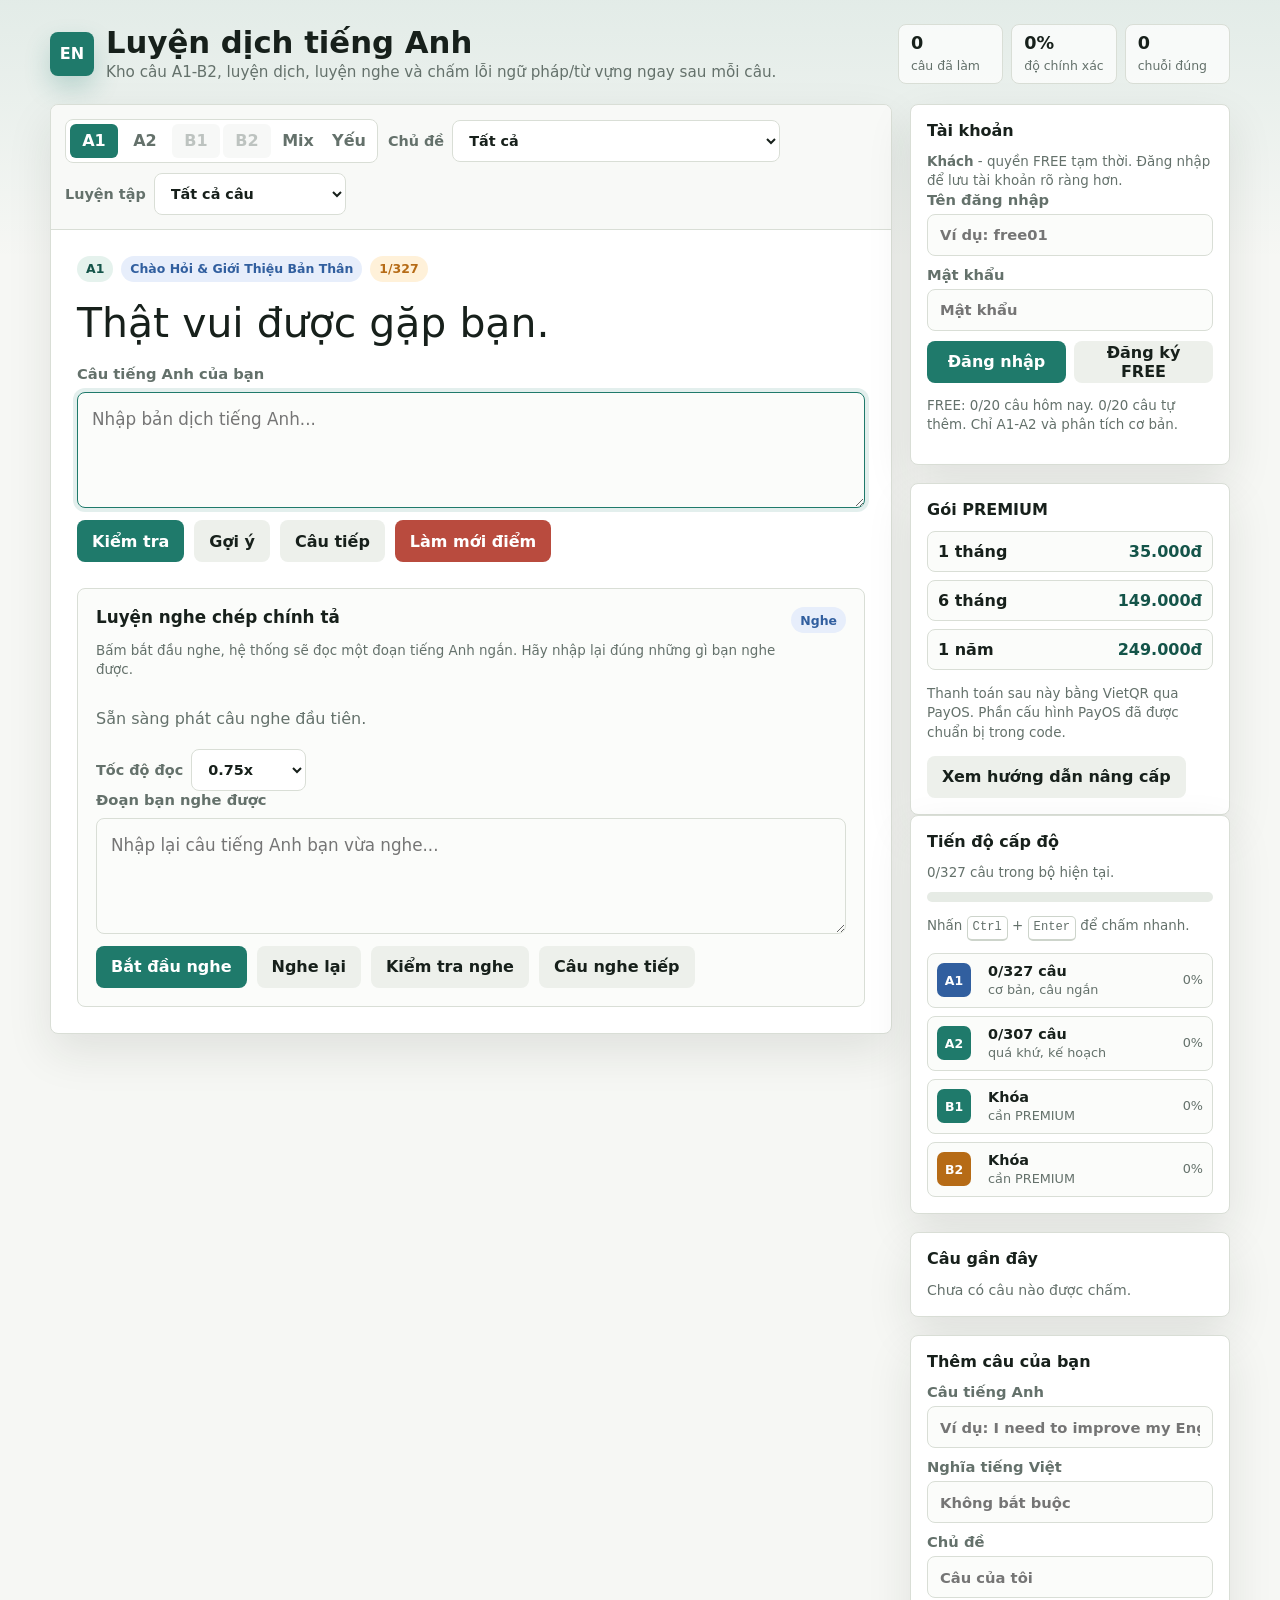
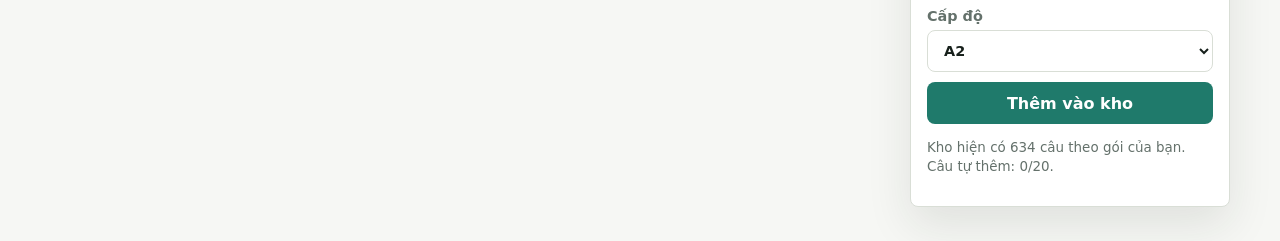
==== index.html @ 51414008 "Cập nhật cấu trúc thư mục để chạy GitHub Pages" ====
<!doctype html>
<html lang="vi">
<head>
  <meta charset="utf-8">
  <meta name="viewport" content="width=device-width, initial-scale=1">
  <title>English Trainer A1-B2</title>
  <link rel="stylesheet" href="./assets/css/styles.css">
</head>
<body>
<main class="app">
    <header class="topbar">
      <div class="brand">
        <div class="mark" aria-hidden="true">EN</div>
        <div>
          <h1>Luyện dịch tiếng Anh</h1>
          <p class="subtitle">Kho câu A1-B2, luyện dịch, luyện nghe và chấm lỗi ngữ pháp/từ vựng ngay sau mỗi câu.</p>
        </div>
      </div>
      <section class="stats" aria-label="Thống kê">
        <div class="stat"><b id="doneStat">0</b><span>câu đã làm</span></div>
        <div class="stat"><b id="accuracyStat">0%</b><span>độ chính xác</span></div>
        <div class="stat"><b id="streakStat">0</b><span>chuỗi đúng</span></div>
      </section>
    </header>

    <div class="layout">
      <section class="practice">
        <div class="controls">
          <div class="segmented" aria-label="Chọn cấp độ">
            <button type="button" data-level="A1" class="active">A1</button>
            <button type="button" data-level="A2">A2</button>
            <button type="button" data-level="B1">B1</button>
            <button type="button" data-level="B2">B2</button>
            <button type="button" data-level="mix">Mix</button>
            <button type="button" data-level="weak">Yếu</button>
          </div>
          <label class="select-wrap">
            Chủ đề
            <select id="topicSelect" aria-label="Chọn chủ đề">
              <option value="all">Tất cả</option>
            </select>
          </label>
          <label class="select-wrap">
            Luyện tập
            <select id="practiceFilterSelect" aria-label="Chọn trạng thái câu luyện">
              <option value="all">Tất cả câu</option>
              <option value="unseen">Chưa gặp</option>
              <option value="seen">Đã gặp</option>
              <option value="incorrect">Chưa làm đúng</option>
            </select>
          </label>
        </div>

        <div class="prompt-area">
          <div class="meta-row">
            <span class="pill" id="levelPill">A1</span>
            <span class="pill blue" id="topicPill">Daily life</span>
            <span class="pill amber" id="indexPill">1/1</span>
          </div>
          <p class="vietnamese" id="vietnamesePrompt"></p>

          <div class="answer-box">
            <label for="answerInput">Câu tiếng Anh của bạn</label>
            <textarea id="answerInput" autocomplete="off" spellcheck="false" placeholder="Nhập bản dịch tiếng Anh..."></textarea>
          </div>

          <div class="actions">
            <button class="btn" type="button" id="checkBtn">Kiểm tra</button>
            <button class="btn secondary" type="button" id="hintBtn">Gợi ý</button>
            <button class="btn secondary" type="button" id="nextBtn">Câu tiếp</button>
            <button class="btn danger" type="button" id="resetBtn">Làm mới điểm</button>
          </div>

          <section class="feedback" id="feedback" aria-live="polite"></section>
        </div>

        <section class="listening-lab" aria-labelledby="listeningTitle">
          <div class="listening-head">
            <div>
              <h2 id="listeningTitle">Luyện nghe chép chính tả</h2>
              <p class="mini">Bấm bắt đầu nghe, hệ thống sẽ đọc một đoạn tiếng Anh ngắn. Hãy nhập lại đúng những gì bạn nghe được.</p>
            </div>
            <span class="pill blue" id="listeningLevelPill">Nghe</span>
          </div>
          <p class="listening-status" id="listeningStatus">Sẵn sàng phát câu nghe đầu tiên.</p>
          <label class="select-wrap">
            Tốc độ đọc
            <select id="speechRateSelect" aria-label="Chọn tốc độ đọc">
              <option value="0.5">0.5x</option>
              <option value="0.75" selected>0.75x</option>
              <option value="1">1.0x</option>
            </select>
          </label>
          <div class="answer-box">
            <label for="listeningInput">Đoạn bạn nghe được</label>
            <textarea id="listeningInput" autocomplete="off" spellcheck="false" placeholder="Nhập lại câu tiếng Anh bạn vừa nghe..."></textarea>
          </div>
          <div class="listening-actions">
            <button class="btn" type="button" id="startListeningBtn">Bắt đầu nghe</button>
            <button class="btn secondary" type="button" id="repeatListeningBtn">Nghe lại</button>
            <button class="btn secondary" type="button" id="checkListeningBtn">Kiểm tra nghe</button>
            <button class="btn secondary" type="button" id="nextListeningBtn">Câu nghe tiếp</button>
          </div>
          <section class="feedback" id="listeningFeedback" aria-live="polite"></section>
        </section>
      </section>

      <aside>
        <section class="side-panel account-panel">
          <h2>Tài khoản</h2>
          <div id="accountStatus" class="mini">Bạn chưa đăng nhập.</div>
          <div class="field-grid" id="authForm">
            <label>
              Tên đăng nhập
              <input id="usernameInput" type="text" autocomplete="username" placeholder="Ví dụ: free01">
            </label>
            <label>
              Mật khẩu
              <input id="passwordInput" type="password" autocomplete="current-password" placeholder="Mật khẩu">
            </label>
            <div class="auth-actions">
              <button class="btn" type="button" id="loginBtn">Đăng nhập</button>
              <button class="btn secondary" type="button" id="registerBtn">Đăng ký FREE</button>
            </div>
          </div>
          <div class="auth-actions" id="sessionActions">
            <button class="btn secondary" type="button" id="logoutBtn">Đăng xuất</button>
          </div>
          <p class="mini" id="planStatus">FREE: 20 câu/ngày, A1-A2, tối đa 20 câu tự thêm.</p>
        </section>

        <section class="history-panel">
          <h2>Gói PREMIUM</h2>
          <div class="pricing-list">
            <div><b>1 tháng</b><span>35.000đ</span></div>
            <div><b>6 tháng</b><span>149.000đ</span></div>
            <div><b>1 năm</b><span>249.000đ</span></div>
          </div>
          <p class="mini">Thanh toán sau này bằng VietQR qua PayOS. Phần cấu hình PayOS đã được chuẩn bị trong code.</p>
          <button class="btn secondary" type="button" id="upgradeInfoBtn">Xem hướng dẫn nâng cấp</button>
        </section>

        <section class="side-panel">
          <h2>Tiến độ cấp độ</h2>
          <div class="mini" id="progressText">0/0 câu trong bộ hiện tại.</div>
          <div class="progress-track" aria-hidden="true">
            <div class="progress-fill" id="progressFill"></div>
          </div>
          <div class="mini">Nhấn <kbd>Ctrl</kbd> + <kbd>Enter</kbd> để chấm nhanh.</div>
          <div class="level-list" id="levelList"></div>
        </section>

        <section class="history-panel">
          <h2>Câu gần đây</h2>
          <div class="history-list" id="historyList">
            <div class="empty">Chưa có câu nào được chấm.</div>
          </div>
        </section>

        <section class="history-panel">
          <h2>Thêm câu của bạn</h2>
          <div class="field-grid">
            <label>
              Câu tiếng Anh
              <input id="customEnglishInput" type="text" placeholder="Ví dụ: I need to improve my English.">
            </label>
            <label>
              Nghĩa tiếng Việt
              <input id="customVietnameseInput" type="text" placeholder="Không bắt buộc">
            </label>
            <label>
              Chủ đề
              <input id="customTopicInput" type="text" placeholder="Câu của tôi">
            </label>
            <label class="select-wrap">
              Cấp độ
              <select id="customLevelSelect" aria-label="Chọn cấp độ câu tự thêm">
                <option value="A1">A1</option>
                <option value="A2" selected>A2</option>
                <option value="B1">B1</option>
                <option value="B2">B2</option>
              </select>
            </label>
            <button class="btn" type="button" id="addCustomBtn">Thêm vào kho</button>
          </div>
          <p class="mini" id="customStatus">Câu bạn thêm sẽ được lưu trong trình duyệt này.</p>
        </section>
      </aside>
    </div>
  </main>
  <script src="./assets/data/built-in-lessons.js"></script>
  <script src="./assets/data/imported-800-cau.js"></script>
  <script src="./assets/js/services.js"></script>
  <script src="./assets/js/app.js"></script>
</body>
</html>
---- assets/css/styles.css ----
:root {
      --bg: #f6f7f4;
      --ink: #17201b;
      --muted: #64716b;
      --line: #d9ded6;
      --panel: #ffffff;
      --teal: #1f7a6b;
      --teal-dark: #145449;
      --blue: #315f9f;
      --amber: #b66b16;
      --coral: #b94b3e;
      --green-soft: #e5f2ed;
      --amber-soft: #fff1d9;
      --coral-soft: #fde7e4;
      --blue-soft: #e7eefb;
      --shadow: 0 18px 45px rgba(25, 35, 31, 0.10);
      font-family: Inter, ui-sans-serif, system-ui, -apple-system, BlinkMacSystemFont, "Segoe UI", sans-serif;
    }

    * {
      box-sizing: border-box;
    }

    body {
      margin: 0;
      min-height: 100vh;
      color: var(--ink);
      background:
        linear-gradient(180deg, rgba(31, 122, 107, 0.09), rgba(246, 247, 244, 0) 260px),
        var(--bg);
    }

    button, textarea, select, input {
      font: inherit;
    }

    button {
      border: 0;
      cursor: pointer;
    }

    .app {
      width: min(1180px, calc(100% - 32px));
      margin: 0 auto;
      padding: 24px 0 34px;
    }

    .topbar {
      display: grid;
      grid-template-columns: 1fr auto;
      align-items: center;
      gap: 18px;
      margin-bottom: 20px;
    }

    .brand {
      display: flex;
      align-items: center;
      gap: 12px;
      min-width: 0;
    }

    .mark {
      display: grid;
      place-items: center;
      width: 44px;
      height: 44px;
      border-radius: 8px;
      background: var(--teal);
      color: white;
      font-weight: 800;
      letter-spacing: 0;
      box-shadow: 0 12px 26px rgba(31, 122, 107, 0.24);
    }

    h1 {
      margin: 0;
      font-size: clamp(1.35rem, 2.4vw, 2rem);
      line-height: 1.05;
      letter-spacing: 0;
    }

    .subtitle {
      margin: 5px 0 0;
      color: var(--muted);
      font-size: 0.95rem;
    }

    .stats {
      display: grid;
      grid-template-columns: repeat(3, minmax(80px, 1fr));
      gap: 8px;
      width: min(360px, 100%);
    }

    .stat {
      padding: 10px 12px;
      background: rgba(255, 255, 255, 0.72);
      border: 1px solid var(--line);
      border-radius: 8px;
      min-width: 0;
    }

    .stat b {
      display: block;
      font-size: 1.1rem;
      line-height: 1;
    }

    .stat span {
      display: block;
      margin-top: 5px;
      color: var(--muted);
      font-size: 0.78rem;
      white-space: nowrap;
    }

    .layout {
      display: grid;
      grid-template-columns: minmax(0, 1fr) 320px;
      gap: 18px;
      align-items: start;
    }

    .practice,
    .side-panel,
    .feedback,
    .history-panel {
      background: var(--panel);
      border: 1px solid var(--line);
      border-radius: 8px;
      box-shadow: var(--shadow);
    }

    .practice {
      overflow: hidden;
    }

    .controls {
      display: flex;
      flex-wrap: wrap;
      align-items: center;
      gap: 10px;
      padding: 14px;
      border-bottom: 1px solid var(--line);
      background: rgba(246, 247, 244, 0.72);
    }

    .segmented {
      display: inline-grid;
      grid-auto-flow: column;
      gap: 3px;
      padding: 4px;
      border: 1px solid var(--line);
      border-radius: 8px;
      background: white;
    }

    .segmented button {
      min-width: 48px;
      min-height: 34px;
      border-radius: 6px;
      background: transparent;
      color: var(--muted);
      font-weight: 700;
    }

    .segmented button.active {
      background: var(--teal);
      color: white;
    }

    .segmented button:disabled {
      cursor: not-allowed;
      opacity: 0.42;
      background: #eef0ed;
    }

    .select-wrap {
      display: flex;
      align-items: center;
      gap: 8px;
      color: var(--muted);
      font-size: 0.9rem;
    }

    select {
      height: 42px;
      border: 1px solid var(--line);
      border-radius: 8px;
      padding: 0 36px 0 12px;
      background: white;
      color: var(--ink);
    }

    input {
      width: 100%;
      height: 42px;
      border: 1px solid var(--line);
      border-radius: 8px;
      padding: 0 12px;
      color: var(--ink);
      background: #fbfcfa;
      outline: none;
    }

    input:focus {
      border-color: var(--teal);
      box-shadow: 0 0 0 4px rgba(31, 122, 107, 0.12);
    }

    .prompt-area {
      padding: 26px;
    }

    .meta-row {
      display: flex;
      flex-wrap: wrap;
      align-items: center;
      gap: 8px;
      margin-bottom: 18px;
    }

    .pill {
      display: inline-flex;
      align-items: center;
      min-height: 26px;
      padding: 0 9px;
      border-radius: 999px;
      font-size: 0.78rem;
      font-weight: 750;
      color: var(--teal-dark);
      background: var(--green-soft);
    }

    .pill.blue {
      color: var(--blue);
      background: var(--blue-soft);
    }

    .pill.amber {
      color: var(--amber);
      background: var(--amber-soft);
    }

    .vietnamese {
      margin: 0 0 18px;
      font-size: clamp(1.55rem, 3.2vw, 2.75rem);
      line-height: 1.16;
      letter-spacing: 0;
    }

    .answer-box {
      display: grid;
      gap: 10px;
    }

    label {
      color: var(--muted);
      font-weight: 700;
      font-size: 0.92rem;
    }

    textarea {
      width: 100%;
      min-height: 116px;
      resize: vertical;
      border: 1px solid var(--line);
      border-radius: 8px;
      padding: 14px;
      color: var(--ink);
      background: #fbfcfa;
      outline: none;
      line-height: 1.45;
      font-size: 1.05rem;
    }

    textarea:focus {
      border-color: var(--teal);
      box-shadow: 0 0 0 4px rgba(31, 122, 107, 0.12);
    }

    .actions {
      display: flex;
      flex-wrap: wrap;
      gap: 10px;
      margin-top: 12px;
    }

    .btn {
      display: inline-flex;
      align-items: center;
      justify-content: center;
      gap: 8px;
      min-height: 42px;
      padding: 0 15px;
      border-radius: 8px;
      color: white;
      background: var(--teal);
      font-weight: 800;
      letter-spacing: 0;
    }

    .btn:hover {
      background: var(--teal-dark);
    }

    .btn.secondary {
      color: var(--ink);
      background: #edf0eb;
    }

    .btn.secondary:hover {
      background: #e1e6df;
    }

    .btn.danger {
      background: var(--coral);
    }

    .btn.danger:hover {
      background: #94372d;
    }

    .feedback {
      display: none;
      margin-top: 16px;
      padding: 16px;
      box-shadow: none;
    }

    .feedback.show {
      display: block;
    }

    .feedback.correct {
      border-color: rgba(31, 122, 107, 0.36);
      background: var(--green-soft);
    }

    .feedback.close {
      border-color: rgba(182, 107, 22, 0.34);
      background: var(--amber-soft);
    }

    .feedback.wrong {
      border-color: rgba(185, 75, 62, 0.34);
      background: var(--coral-soft);
    }

    .result-title {
      display: flex;
      align-items: center;
      justify-content: space-between;
      gap: 12px;
      margin-bottom: 10px;
      font-weight: 850;
      font-size: 1.05rem;
    }

    .score-chip {
      flex: 0 0 auto;
      min-width: 58px;
      text-align: center;
      padding: 5px 8px;
      border-radius: 999px;
      background: rgba(255, 255, 255, 0.7);
      font-size: 0.82rem;
      color: var(--ink);
    }

    .answer-line {
      margin: 9px 0;
      color: var(--ink);
    }

    .answer-line b {
      color: var(--teal-dark);
    }

    .notes {
      margin: 12px 0 0;
      padding-left: 18px;
      color: #2e3732;
    }

    .notes li {
      margin: 7px 0;
      line-height: 1.42;
    }

    .side-panel {
      padding: 16px;
    }

    .side-panel h2,
    .history-panel h2 {
      margin: 0 0 12px;
      font-size: 1rem;
      letter-spacing: 0;
    }

    .progress-track {
      height: 10px;
      border-radius: 999px;
      background: #e6ebe5;
      overflow: hidden;
      margin: 10px 0 14px;
    }

    .progress-fill {
      width: 0%;
      height: 100%;
      background: linear-gradient(90deg, var(--teal), var(--blue));
      transition: width 180ms ease;
    }

    .level-list {
      display: grid;
      gap: 8px;
      margin-top: 12px;
    }

    .field-grid {
      display: grid;
      gap: 10px;
    }

    .field-grid label {
      display: grid;
      gap: 6px;
    }

    .account-panel {
      box-shadow: var(--shadow);
      margin-bottom: 18px;
    }

    .auth-actions {
      display: grid;
      grid-template-columns: 1fr 1fr;
      gap: 8px;
    }

    #sessionActions {
      margin-top: 10px;
    }

    .pricing-list {
      display: grid;
      gap: 8px;
      margin-bottom: 12px;
    }

    .pricing-list div {
      display: flex;
      align-items: center;
      justify-content: space-between;
      gap: 10px;
      padding: 10px;
      border: 1px solid var(--line);
      border-radius: 8px;
      background: #fbfcfa;
    }

    .pricing-list span {
      color: var(--teal-dark);
      font-weight: 850;
      white-space: nowrap;
    }

    .level-item {
      display: grid;
      grid-template-columns: 42px 1fr auto;
      align-items: center;
      gap: 9px;
      padding: 9px;
      border: 1px solid var(--line);
      border-radius: 8px;
      background: #fbfcfa;
    }

    .level-tag {
      display: grid;
      place-items: center;
      width: 34px;
      height: 34px;
      border-radius: 7px;
      color: white;
      background: var(--blue);
      font-weight: 850;
      font-size: 0.78rem;
    }

    .level-item:nth-child(2) .level-tag,
    .level-item:nth-child(3) .level-tag {
      background: var(--teal);
    }

    .level-item:nth-child(4) .level-tag,
    .level-item:nth-child(5) .level-tag,
    .level-item:nth-child(6) .level-tag {
      background: var(--amber);
    }

    .level-item b {
      display: block;
      font-size: 0.9rem;
    }

    .level-item span {
      color: var(--muted);
      font-size: 0.8rem;
    }

    .mini {
      color: var(--muted);
      font-size: 0.84rem;
      line-height: 1.45;
    }

    .history-panel {
      margin-top: 18px;
      padding: 16px;
      box-shadow: var(--shadow);
    }

    .history-list {
      display: grid;
      gap: 8px;
      max-height: 280px;
      overflow: auto;
      padding-right: 4px;
    }

    .history-item {
      padding: 10px;
      border: 1px solid var(--line);
      border-radius: 8px;
      background: #fbfcfa;
    }

    .history-item b {
      display: block;
      margin-bottom: 4px;
      font-size: 0.85rem;
    }

    .history-item span {
      display: block;
      color: var(--muted);
      font-size: 0.8rem;
      line-height: 1.35;
    }

    kbd {
      display: inline-block;
      min-width: 20px;
      padding: 2px 5px;
      border: 1px solid #cdd4cb;
      border-bottom-width: 2px;
      border-radius: 5px;
      background: white;
      color: var(--muted);
      font-size: 0.76rem;
      text-align: center;
    }

    .empty {
      color: var(--muted);
      font-size: 0.88rem;
      line-height: 1.45;
    }

    .listening-lab {
      margin: 0 26px 26px;
      padding: 18px;
      border: 1px solid var(--line);
      border-radius: 8px;
      background: #fbfcfa;
    }

    .listening-head {
      display: flex;
      align-items: flex-start;
      justify-content: space-between;
      gap: 14px;
      margin-bottom: 14px;
    }

    .listening-head h2 {
      margin: 0;
      font-size: 1.05rem;
      letter-spacing: 0;
    }

    .listening-status {
      min-height: 30px;
      margin: 0 0 12px;
      color: var(--muted);
      line-height: 1.45;
    }

    .listening-actions {
      display: flex;
      flex-wrap: wrap;
      gap: 10px;
      margin-top: 12px;
    }

    @media (max-width: 860px) {
      .topbar,
      .layout {
        grid-template-columns: 1fr;
      }

      .stats {
        width: 100%;
      }

      .prompt-area {
        padding: 20px;
      }

      .listening-lab {
        margin: 0 20px 20px;
      }
    }

    @media (max-width: 520px) {
      .app {
        width: min(100% - 20px, 1180px);
        padding-top: 14px;
      }

      .brand {
        align-items: flex-start;
      }

      .mark {
        width: 38px;
        height: 38px;
      }

      .stats {
        grid-template-columns: 1fr 1fr;
      }

      .stat:last-child {
        grid-column: 1 / -1;
      }

      .segmented {
        width: 100%;
        grid-template-columns: repeat(6, 1fr);
      }

      .segmented button {
        min-width: 0;
        padding: 0;
      }

      .select-wrap,
      select,
      .btn {
        width: 100%;
      }

      .actions {
        display: grid;
      }

      .listening-actions {
        display: grid;
      }
    }
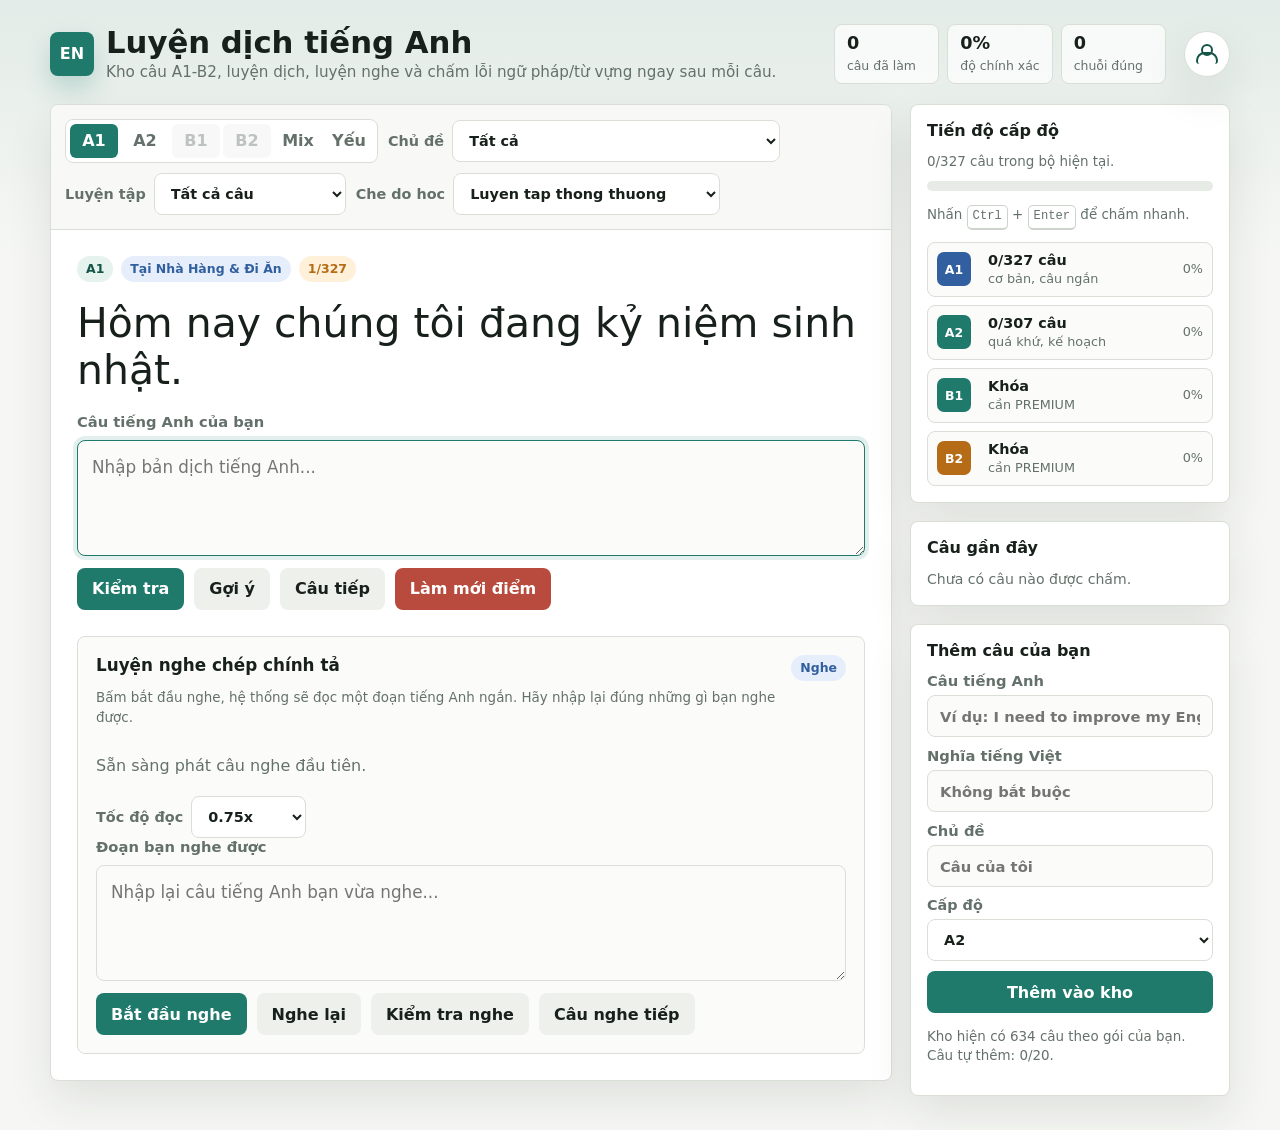
==== commit 4def1d0f: "Cập nhật giao diện index" ====
--- a/index.html
+++ b/index.html
@@ -21,6 +21,46 @@
         <div class="stat"><b id="accuracyStat">0%</b><span>độ chính xác</span></div>
         <div class="stat"><b id="streakStat">0</b><span>chuỗi đúng</span></div>
       </section>
+      <div class="account-menu">
+        <button class="account-icon-btn" type="button" id="accountMenuBtn" aria-label="Tài khoản" aria-expanded="false" aria-controls="accountMenuPanel">
+          <span class="user-icon" aria-hidden="true"></span>
+        </button>
+        <section class="account-dropdown" id="accountMenuPanel" aria-label="Tài khoản và gói premium">
+          <section class="side-panel account-panel">
+            <h2>Tài khoản</h2>
+            <div id="accountStatus" class="mini">Bạn chưa đăng nhập.</div>
+            <div class="field-grid" id="authForm">
+              <label>
+                Tên đăng nhập
+                <input id="usernameInput" type="text" autocomplete="username" placeholder="Ví dụ: free01">
+              </label>
+              <label>
+                Mật khẩu
+                <input id="passwordInput" type="password" autocomplete="current-password" placeholder="Mật khẩu">
+              </label>
+              <div class="auth-actions">
+                <button class="btn" type="button" id="loginBtn">Đăng nhập</button>
+                <button class="btn secondary" type="button" id="registerBtn">Đăng ký FREE</button>
+              </div>
+            </div>
+            <div class="auth-actions" id="sessionActions">
+              <button class="btn secondary" type="button" id="logoutBtn">Đăng xuất</button>
+            </div>
+            <p class="mini" id="planStatus">FREE: 20 câu/ngày, A1-A2, tối đa 20 câu tự thêm.</p>
+          </section>
+
+          <section class="history-panel premium-panel">
+            <h2>Gói PREMIUM</h2>
+            <div class="pricing-list">
+              <div><b>1 tháng</b><span>35.000đ</span></div>
+              <div><b>6 tháng</b><span>149.000đ</span></div>
+              <div><b>1 năm</b><span>249.000đ</span></div>
+            </div>
+            <p class="mini">Thanh toán sau này bằng VietQR qua PayOS. Phần cấu hình PayOS đã được chuẩn bị trong code.</p>
+            <button class="btn secondary" type="button" id="upgradeInfoBtn">Xem hướng dẫn nâng cấp</button>
+          </section>
+        </section>
+      </div>
     </header>
 
     <div class="layout">
@@ -49,6 +89,25 @@
               <option value="incorrect">Chưa làm đúng</option>
             </select>
           </label>
+          <label class="select-wrap">
+            Che do hoc
+            <select id="studyModeSelect" aria-label="Chon che do hoc">
+              <option value="normal">Luyen tap thong thuong</option>
+              <option value="vocabulary">Hoc tu vung</option>
+              <option value="grammar">Hoc ngu phap</option>
+            </select>
+          </label>
+          <label class="select-wrap study-filter" id="vocabularyFilterWrap">
+            Tu vung
+            <input id="vocabularyInput" type="text" autocomplete="off" spellcheck="false" placeholder="Vi du: work">
+          </label>
+          <label class="select-wrap study-filter" id="grammarFilterWrap">
+            Ngu phap
+            <select id="grammarSelect" aria-label="Chon ngu phap">
+              <option value="all">Tat ca ngu phap</option>
+            </select>
+          </label>
+          <span class="filter-status" id="studyFilterStatus"></span>
         </div>
 
         <div class="prompt-area">
@@ -106,40 +165,6 @@
       </section>
 
       <aside>
-        <section class="side-panel account-panel">
-          <h2>Tài khoản</h2>
-          <div id="accountStatus" class="mini">Bạn chưa đăng nhập.</div>
-          <div class="field-grid" id="authForm">
-            <label>
-              Tên đăng nhập
-              <input id="usernameInput" type="text" autocomplete="username" placeholder="Ví dụ: free01">
-            </label>
-            <label>
-              Mật khẩu
-              <input id="passwordInput" type="password" autocomplete="current-password" placeholder="Mật khẩu">
-            </label>
-            <div class="auth-actions">
-              <button class="btn" type="button" id="loginBtn">Đăng nhập</button>
-              <button class="btn secondary" type="button" id="registerBtn">Đăng ký FREE</button>
-            </div>
-          </div>
-          <div class="auth-actions" id="sessionActions">
-            <button class="btn secondary" type="button" id="logoutBtn">Đăng xuất</button>
-          </div>
-          <p class="mini" id="planStatus">FREE: 20 câu/ngày, A1-A2, tối đa 20 câu tự thêm.</p>
-        </section>
-
-        <section class="history-panel">
-          <h2>Gói PREMIUM</h2>
-          <div class="pricing-list">
-            <div><b>1 tháng</b><span>35.000đ</span></div>
-            <div><b>6 tháng</b><span>149.000đ</span></div>
-            <div><b>1 năm</b><span>249.000đ</span></div>
-          </div>
-          <p class="mini">Thanh toán sau này bằng VietQR qua PayOS. Phần cấu hình PayOS đã được chuẩn bị trong code.</p>
-          <button class="btn secondary" type="button" id="upgradeInfoBtn">Xem hướng dẫn nâng cấp</button>
-        </section>
-
         <section class="side-panel">
           <h2>Tiến độ cấp độ</h2>
           <div class="mini" id="progressText">0/0 câu trong bộ hiện tại.</div>
--- a/assets/css/styles.css
+++ b/assets/css/styles.css
@@ -47,7 +47,7 @@
 
     .topbar {
       display: grid;
-      grid-template-columns: 1fr auto;
+      grid-template-columns: 1fr auto auto;
       align-items: center;
       gap: 18px;
       margin-bottom: 20px;
@@ -115,6 +115,88 @@
       white-space: nowrap;
     }
 
+    .account-menu {
+      position: relative;
+      justify-self: end;
+    }
+
+    .account-icon-btn {
+      display: grid;
+      place-items: center;
+      width: 46px;
+      height: 46px;
+      border: 1px solid var(--line);
+      border-radius: 50%;
+      background: white;
+      color: var(--teal-dark);
+      box-shadow: var(--shadow);
+    }
+
+    .account-icon-btn:hover,
+    .account-icon-btn[aria-expanded="true"] {
+      border-color: var(--teal);
+      box-shadow: 0 0 0 4px rgba(31, 122, 107, 0.12), var(--shadow);
+    }
+
+    .user-icon {
+      position: relative;
+      width: 24px;
+      height: 24px;
+    }
+
+    .user-icon::before,
+    .user-icon::after {
+      content: "";
+      position: absolute;
+      left: 50%;
+      transform: translateX(-50%);
+      border: 2px solid currentColor;
+    }
+
+    .user-icon::before {
+      top: 2px;
+      width: 8px;
+      height: 8px;
+      border-radius: 50%;
+      background: white;
+    }
+
+    .user-icon::after {
+      bottom: 2px;
+      width: 18px;
+      height: 10px;
+      border-radius: 12px 12px 5px 5px;
+      border-bottom-width: 0;
+    }
+
+    .account-dropdown {
+      position: absolute;
+      top: calc(100% + 12px);
+      right: 0;
+      z-index: 20;
+      display: none;
+      width: min(360px, calc(100vw - 32px));
+      padding: 12px;
+      border: 1px solid var(--line);
+      border-radius: 8px;
+      background: rgba(255, 255, 255, 0.98);
+      box-shadow: var(--shadow);
+    }
+
+    .account-dropdown.open {
+      display: block;
+    }
+
+    .account-dropdown .side-panel,
+    .account-dropdown .history-panel {
+      box-shadow: none;
+      margin: 0;
+    }
+
+    .account-dropdown .premium-panel {
+      margin-top: 12px;
+    }
+
     .layout {
       display: grid;
       grid-template-columns: minmax(0, 1fr) 320px;
@@ -182,6 +264,24 @@
       gap: 8px;
       color: var(--muted);
       font-size: 0.9rem;
+    }
+
+    .study-filter {
+      display: none;
+    }
+
+    .study-filter.show {
+      display: flex;
+    }
+
+    .study-filter input {
+      width: 190px;
+    }
+
+    .filter-status {
+      color: var(--muted);
+      font-size: 0.86rem;
+      min-height: 20px;
     }
 
     select {
@@ -609,13 +709,24 @@
     }
 
     @media (max-width: 860px) {
-      .topbar,
       .layout {
         grid-template-columns: 1fr;
       }
 
+      .topbar {
+        grid-template-columns: 1fr auto;
+      }
+
       .stats {
+        grid-column: 1 / -1;
+        grid-row: 2;
         width: 100%;
+      }
+
+      .account-menu {
+        grid-column: 2;
+        grid-row: 1;
+        align-self: start;
       }
 
       .prompt-area {
@@ -650,6 +761,16 @@
         grid-column: 1 / -1;
       }
 
+      .account-dropdown {
+        position: fixed;
+        top: 72px;
+        right: 10px;
+        left: 10px;
+        width: auto;
+        max-height: calc(100vh - 92px);
+        overflow: auto;
+      }
+
       .segmented {
         width: 100%;
         grid-template-columns: repeat(6, 1fr);
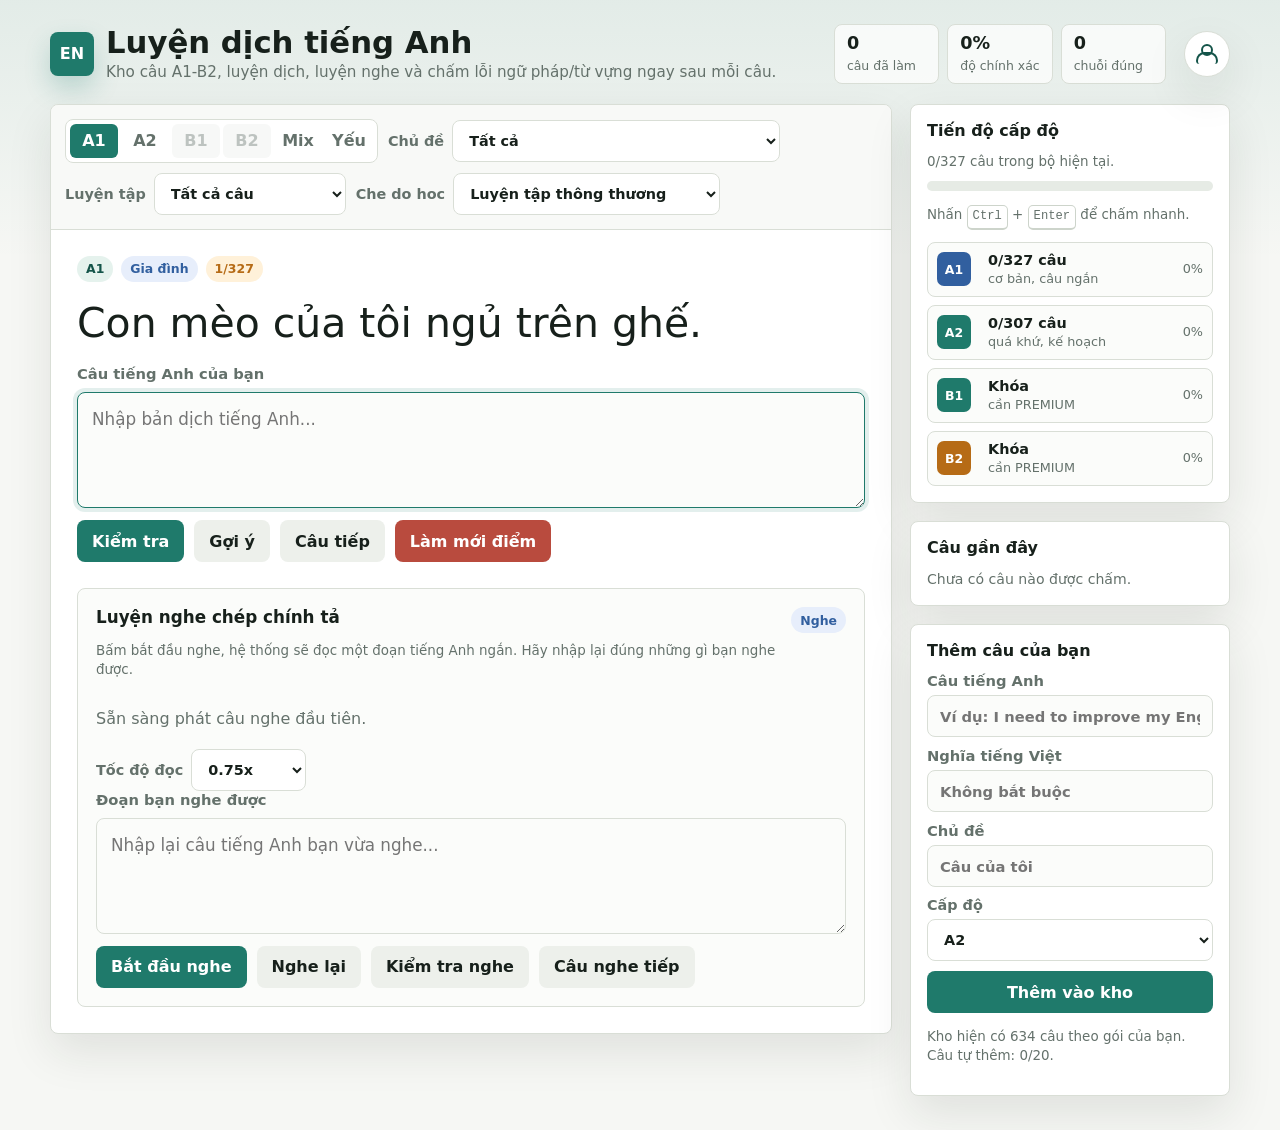
==== commit 0d2b1670: "Sửa lỗi thiếu dấu của Học từ vựng và Học ngữ pháp" ====
--- a/index.html
+++ b/index.html
@@ -1,221 +1,337 @@
 <!doctype html>
 <html lang="vi">
-<head>
-  <meta charset="utf-8">
-  <meta name="viewport" content="width=device-width, initial-scale=1">
-  <title>English Trainer A1-B2</title>
-  <link rel="stylesheet" href="./assets/css/styles.css">
-</head>
-<body>
-<main class="app">
-    <header class="topbar">
-      <div class="brand">
-        <div class="mark" aria-hidden="true">EN</div>
-        <div>
-          <h1>Luyện dịch tiếng Anh</h1>
-          <p class="subtitle">Kho câu A1-B2, luyện dịch, luyện nghe và chấm lỗi ngữ pháp/từ vựng ngay sau mỗi câu.</p>
+  <head>
+    <meta charset="utf-8" />
+    <meta name="viewport" content="width=device-width, initial-scale=1" />
+    <title>English Trainer A1-B2</title>
+    <link rel="stylesheet" href="./assets/css/styles.css" />
+  </head>
+  <body>
+    <main class="app">
+      <header class="topbar">
+        <div class="brand">
+          <div class="mark" aria-hidden="true">EN</div>
+          <div>
+            <h1>Luyện dịch tiếng Anh</h1>
+            <p class="subtitle">
+              Kho câu A1-B2, luyện dịch, luyện nghe và chấm lỗi ngữ pháp/từ vựng
+              ngay sau mỗi câu.
+            </p>
+          </div>
         </div>
-      </div>
-      <section class="stats" aria-label="Thống kê">
-        <div class="stat"><b id="doneStat">0</b><span>câu đã làm</span></div>
-        <div class="stat"><b id="accuracyStat">0%</b><span>độ chính xác</span></div>
-        <div class="stat"><b id="streakStat">0</b><span>chuỗi đúng</span></div>
-      </section>
-      <div class="account-menu">
-        <button class="account-icon-btn" type="button" id="accountMenuBtn" aria-label="Tài khoản" aria-expanded="false" aria-controls="accountMenuPanel">
-          <span class="user-icon" aria-hidden="true"></span>
-        </button>
-        <section class="account-dropdown" id="accountMenuPanel" aria-label="Tài khoản và gói premium">
-          <section class="side-panel account-panel">
-            <h2>Tài khoản</h2>
-            <div id="accountStatus" class="mini">Bạn chưa đăng nhập.</div>
-            <div class="field-grid" id="authForm">
+        <section class="stats" aria-label="Thống kê">
+          <div class="stat"><b id="doneStat">0</b><span>câu đã làm</span></div>
+          <div class="stat">
+            <b id="accuracyStat">0%</b><span>độ chính xác</span>
+          </div>
+          <div class="stat">
+            <b id="streakStat">0</b><span>chuỗi đúng</span>
+          </div>
+        </section>
+        <div class="account-menu">
+          <button
+            class="account-icon-btn"
+            type="button"
+            id="accountMenuBtn"
+            aria-label="Tài khoản"
+            aria-expanded="false"
+            aria-controls="accountMenuPanel"
+          >
+            <span class="user-icon" aria-hidden="true"></span>
+          </button>
+          <section
+            class="account-dropdown"
+            id="accountMenuPanel"
+            aria-label="Tài khoản và gói premium"
+          >
+            <section class="side-panel account-panel">
+              <h2>Tài khoản</h2>
+              <div id="accountStatus" class="mini">Bạn chưa đăng nhập.</div>
+              <div class="field-grid" id="authForm">
+                <label>
+                  Tên đăng nhập
+                  <input
+                    id="usernameInput"
+                    type="text"
+                    autocomplete="username"
+                    placeholder="Ví dụ: free01"
+                  />
+                </label>
+                <label>
+                  Mật khẩu
+                  <input
+                    id="passwordInput"
+                    type="password"
+                    autocomplete="current-password"
+                    placeholder="Mật khẩu"
+                  />
+                </label>
+                <div class="auth-actions">
+                  <button class="btn" type="button" id="loginBtn">
+                    Đăng nhập
+                  </button>
+                  <button class="btn secondary" type="button" id="registerBtn">
+                    Đăng ký FREE
+                  </button>
+                </div>
+              </div>
+              <div class="auth-actions" id="sessionActions">
+                <button class="btn secondary" type="button" id="logoutBtn">
+                  Đăng xuất
+                </button>
+              </div>
+              <p class="mini" id="planStatus">
+                FREE: 20 câu/ngày, A1-A2, tối đa 20 câu tự thêm.
+              </p>
+            </section>
+
+            <section class="history-panel premium-panel">
+              <h2>Gói PREMIUM</h2>
+              <div class="pricing-list">
+                <div><b>1 tháng</b><span>35.000đ</span></div>
+                <div><b>6 tháng</b><span>149.000đ</span></div>
+                <div><b>1 năm</b><span>249.000đ</span></div>
+              </div>
+              <p class="mini">
+                Thanh toán sau này bằng VietQR qua PayOS. Phần cấu hình PayOS đã
+                được chuẩn bị trong code.
+              </p>
+              <button class="btn secondary" type="button" id="upgradeInfoBtn">
+                Xem hướng dẫn nâng cấp
+              </button>
+            </section>
+          </section>
+        </div>
+      </header>
+
+      <div class="layout">
+        <section class="practice">
+          <div class="controls">
+            <div class="segmented" aria-label="Chọn cấp độ">
+              <button type="button" data-level="A1" class="active">A1</button>
+              <button type="button" data-level="A2">A2</button>
+              <button type="button" data-level="B1">B1</button>
+              <button type="button" data-level="B2">B2</button>
+              <button type="button" data-level="mix">Mix</button>
+              <button type="button" data-level="weak">Yếu</button>
+            </div>
+            <label class="select-wrap">
+              Chủ đề
+              <select id="topicSelect" aria-label="Chọn chủ đề">
+                <option value="all">Tất cả</option>
+              </select>
+            </label>
+            <label class="select-wrap">
+              Luyện tập
+              <select
+                id="practiceFilterSelect"
+                aria-label="Chọn trạng thái câu luyện"
+              >
+                <option value="all">Tất cả câu</option>
+                <option value="unseen">Chưa gặp</option>
+                <option value="seen">Đã gặp</option>
+                <option value="incorrect">Chưa làm đúng</option>
+              </select>
+            </label>
+            <label class="select-wrap">
+              Che do hoc
+              <select id="studyModeSelect" aria-label="Chon che do hoc">
+                <option value="normal">Luyện tập thông thương</option>
+                <option value="vocabulary">Học từ vựng</option>
+                <option value="grammar">Học ngữ pháp</option>
+              </select>
+            </label>
+            <label class="select-wrap study-filter" id="vocabularyFilterWrap">
+              Tu vung
+              <input
+                id="vocabularyInput"
+                type="text"
+                autocomplete="off"
+                spellcheck="false"
+                placeholder="Vi du: work"
+              />
+            </label>
+            <label class="select-wrap study-filter" id="grammarFilterWrap">
+              Ngu phap
+              <select id="grammarSelect" aria-label="Chon ngu phap">
+                <option value="all">Tat ca ngu phap</option>
+              </select>
+            </label>
+            <span class="filter-status" id="studyFilterStatus"></span>
+          </div>
+
+          <div class="prompt-area">
+            <div class="meta-row">
+              <span class="pill" id="levelPill">A1</span>
+              <span class="pill blue" id="topicPill">Daily life</span>
+              <span class="pill amber" id="indexPill">1/1</span>
+            </div>
+            <p class="vietnamese" id="vietnamesePrompt"></p>
+
+            <div class="answer-box">
+              <label for="answerInput">Câu tiếng Anh của bạn</label>
+              <textarea
+                id="answerInput"
+                autocomplete="off"
+                spellcheck="false"
+                placeholder="Nhập bản dịch tiếng Anh..."
+              ></textarea>
+            </div>
+
+            <div class="actions">
+              <button class="btn" type="button" id="checkBtn">Kiểm tra</button>
+              <button class="btn secondary" type="button" id="hintBtn">
+                Gợi ý
+              </button>
+              <button class="btn secondary" type="button" id="nextBtn">
+                Câu tiếp
+              </button>
+              <button class="btn danger" type="button" id="resetBtn">
+                Làm mới điểm
+              </button>
+            </div>
+
+            <section
+              class="feedback"
+              id="feedback"
+              aria-live="polite"
+            ></section>
+          </div>
+
+          <section class="listening-lab" aria-labelledby="listeningTitle">
+            <div class="listening-head">
+              <div>
+                <h2 id="listeningTitle">Luyện nghe chép chính tả</h2>
+                <p class="mini">
+                  Bấm bắt đầu nghe, hệ thống sẽ đọc một đoạn tiếng Anh ngắn. Hãy
+                  nhập lại đúng những gì bạn nghe được.
+                </p>
+              </div>
+              <span class="pill blue" id="listeningLevelPill">Nghe</span>
+            </div>
+            <p class="listening-status" id="listeningStatus">
+              Sẵn sàng phát câu nghe đầu tiên.
+            </p>
+            <label class="select-wrap">
+              Tốc độ đọc
+              <select id="speechRateSelect" aria-label="Chọn tốc độ đọc">
+                <option value="0.5">0.5x</option>
+                <option value="0.75" selected>0.75x</option>
+                <option value="1">1.0x</option>
+              </select>
+            </label>
+            <div class="answer-box">
+              <label for="listeningInput">Đoạn bạn nghe được</label>
+              <textarea
+                id="listeningInput"
+                autocomplete="off"
+                spellcheck="false"
+                placeholder="Nhập lại câu tiếng Anh bạn vừa nghe..."
+              ></textarea>
+            </div>
+            <div class="listening-actions">
+              <button class="btn" type="button" id="startListeningBtn">
+                Bắt đầu nghe
+              </button>
+              <button
+                class="btn secondary"
+                type="button"
+                id="repeatListeningBtn"
+              >
+                Nghe lại
+              </button>
+              <button
+                class="btn secondary"
+                type="button"
+                id="checkListeningBtn"
+              >
+                Kiểm tra nghe
+              </button>
+              <button class="btn secondary" type="button" id="nextListeningBtn">
+                Câu nghe tiếp
+              </button>
+            </div>
+            <section
+              class="feedback"
+              id="listeningFeedback"
+              aria-live="polite"
+            ></section>
+          </section>
+        </section>
+
+        <aside>
+          <section class="side-panel">
+            <h2>Tiến độ cấp độ</h2>
+            <div class="mini" id="progressText">0/0 câu trong bộ hiện tại.</div>
+            <div class="progress-track" aria-hidden="true">
+              <div class="progress-fill" id="progressFill"></div>
+            </div>
+            <div class="mini">
+              Nhấn <kbd>Ctrl</kbd> + <kbd>Enter</kbd> để chấm nhanh.
+            </div>
+            <div class="level-list" id="levelList"></div>
+          </section>
+
+          <section class="history-panel">
+            <h2>Câu gần đây</h2>
+            <div class="history-list" id="historyList">
+              <div class="empty">Chưa có câu nào được chấm.</div>
+            </div>
+          </section>
+
+          <section class="history-panel">
+            <h2>Thêm câu của bạn</h2>
+            <div class="field-grid">
               <label>
-                Tên đăng nhập
-                <input id="usernameInput" type="text" autocomplete="username" placeholder="Ví dụ: free01">
+                Câu tiếng Anh
+                <input
+                  id="customEnglishInput"
+                  type="text"
+                  placeholder="Ví dụ: I need to improve my English."
+                />
               </label>
               <label>
-                Mật khẩu
-                <input id="passwordInput" type="password" autocomplete="current-password" placeholder="Mật khẩu">
+                Nghĩa tiếng Việt
+                <input
+                  id="customVietnameseInput"
+                  type="text"
+                  placeholder="Không bắt buộc"
+                />
               </label>
-              <div class="auth-actions">
-                <button class="btn" type="button" id="loginBtn">Đăng nhập</button>
-                <button class="btn secondary" type="button" id="registerBtn">Đăng ký FREE</button>
-              </div>
-            </div>
-            <div class="auth-actions" id="sessionActions">
-              <button class="btn secondary" type="button" id="logoutBtn">Đăng xuất</button>
-            </div>
-            <p class="mini" id="planStatus">FREE: 20 câu/ngày, A1-A2, tối đa 20 câu tự thêm.</p>
-          </section>
-
-          <section class="history-panel premium-panel">
-            <h2>Gói PREMIUM</h2>
-            <div class="pricing-list">
-              <div><b>1 tháng</b><span>35.000đ</span></div>
-              <div><b>6 tháng</b><span>149.000đ</span></div>
-              <div><b>1 năm</b><span>249.000đ</span></div>
-            </div>
-            <p class="mini">Thanh toán sau này bằng VietQR qua PayOS. Phần cấu hình PayOS đã được chuẩn bị trong code.</p>
-            <button class="btn secondary" type="button" id="upgradeInfoBtn">Xem hướng dẫn nâng cấp</button>
-          </section>
-        </section>
+              <label>
+                Chủ đề
+                <input
+                  id="customTopicInput"
+                  type="text"
+                  placeholder="Câu của tôi"
+                />
+              </label>
+              <label class="select-wrap">
+                Cấp độ
+                <select
+                  id="customLevelSelect"
+                  aria-label="Chọn cấp độ câu tự thêm"
+                >
+                  <option value="A1">A1</option>
+                  <option value="A2" selected>A2</option>
+                  <option value="B1">B1</option>
+                  <option value="B2">B2</option>
+                </select>
+              </label>
+              <button class="btn" type="button" id="addCustomBtn">
+                Thêm vào kho
+              </button>
+            </div>
+            <p class="mini" id="customStatus">
+              Câu bạn thêm sẽ được lưu trong trình duyệt này.
+            </p>
+          </section>
+        </aside>
       </div>
-    </header>
-
-    <div class="layout">
-      <section class="practice">
-        <div class="controls">
-          <div class="segmented" aria-label="Chọn cấp độ">
-            <button type="button" data-level="A1" class="active">A1</button>
-            <button type="button" data-level="A2">A2</button>
-            <button type="button" data-level="B1">B1</button>
-            <button type="button" data-level="B2">B2</button>
-            <button type="button" data-level="mix">Mix</button>
-            <button type="button" data-level="weak">Yếu</button>
-          </div>
-          <label class="select-wrap">
-            Chủ đề
-            <select id="topicSelect" aria-label="Chọn chủ đề">
-              <option value="all">Tất cả</option>
-            </select>
-          </label>
-          <label class="select-wrap">
-            Luyện tập
-            <select id="practiceFilterSelect" aria-label="Chọn trạng thái câu luyện">
-              <option value="all">Tất cả câu</option>
-              <option value="unseen">Chưa gặp</option>
-              <option value="seen">Đã gặp</option>
-              <option value="incorrect">Chưa làm đúng</option>
-            </select>
-          </label>
-          <label class="select-wrap">
-            Che do hoc
-            <select id="studyModeSelect" aria-label="Chon che do hoc">
-              <option value="normal">Luyen tap thong thuong</option>
-              <option value="vocabulary">Hoc tu vung</option>
-              <option value="grammar">Hoc ngu phap</option>
-            </select>
-          </label>
-          <label class="select-wrap study-filter" id="vocabularyFilterWrap">
-            Tu vung
-            <input id="vocabularyInput" type="text" autocomplete="off" spellcheck="false" placeholder="Vi du: work">
-          </label>
-          <label class="select-wrap study-filter" id="grammarFilterWrap">
-            Ngu phap
-            <select id="grammarSelect" aria-label="Chon ngu phap">
-              <option value="all">Tat ca ngu phap</option>
-            </select>
-          </label>
-          <span class="filter-status" id="studyFilterStatus"></span>
-        </div>
-
-        <div class="prompt-area">
-          <div class="meta-row">
-            <span class="pill" id="levelPill">A1</span>
-            <span class="pill blue" id="topicPill">Daily life</span>
-            <span class="pill amber" id="indexPill">1/1</span>
-          </div>
-          <p class="vietnamese" id="vietnamesePrompt"></p>
-
-          <div class="answer-box">
-            <label for="answerInput">Câu tiếng Anh của bạn</label>
-            <textarea id="answerInput" autocomplete="off" spellcheck="false" placeholder="Nhập bản dịch tiếng Anh..."></textarea>
-          </div>
-
-          <div class="actions">
-            <button class="btn" type="button" id="checkBtn">Kiểm tra</button>
-            <button class="btn secondary" type="button" id="hintBtn">Gợi ý</button>
-            <button class="btn secondary" type="button" id="nextBtn">Câu tiếp</button>
-            <button class="btn danger" type="button" id="resetBtn">Làm mới điểm</button>
-          </div>
-
-          <section class="feedback" id="feedback" aria-live="polite"></section>
-        </div>
-
-        <section class="listening-lab" aria-labelledby="listeningTitle">
-          <div class="listening-head">
-            <div>
-              <h2 id="listeningTitle">Luyện nghe chép chính tả</h2>
-              <p class="mini">Bấm bắt đầu nghe, hệ thống sẽ đọc một đoạn tiếng Anh ngắn. Hãy nhập lại đúng những gì bạn nghe được.</p>
-            </div>
-            <span class="pill blue" id="listeningLevelPill">Nghe</span>
-          </div>
-          <p class="listening-status" id="listeningStatus">Sẵn sàng phát câu nghe đầu tiên.</p>
-          <label class="select-wrap">
-            Tốc độ đọc
-            <select id="speechRateSelect" aria-label="Chọn tốc độ đọc">
-              <option value="0.5">0.5x</option>
-              <option value="0.75" selected>0.75x</option>
-              <option value="1">1.0x</option>
-            </select>
-          </label>
-          <div class="answer-box">
-            <label for="listeningInput">Đoạn bạn nghe được</label>
-            <textarea id="listeningInput" autocomplete="off" spellcheck="false" placeholder="Nhập lại câu tiếng Anh bạn vừa nghe..."></textarea>
-          </div>
-          <div class="listening-actions">
-            <button class="btn" type="button" id="startListeningBtn">Bắt đầu nghe</button>
-            <button class="btn secondary" type="button" id="repeatListeningBtn">Nghe lại</button>
-            <button class="btn secondary" type="button" id="checkListeningBtn">Kiểm tra nghe</button>
-            <button class="btn secondary" type="button" id="nextListeningBtn">Câu nghe tiếp</button>
-          </div>
-          <section class="feedback" id="listeningFeedback" aria-live="polite"></section>
-        </section>
-      </section>
-
-      <aside>
-        <section class="side-panel">
-          <h2>Tiến độ cấp độ</h2>
-          <div class="mini" id="progressText">0/0 câu trong bộ hiện tại.</div>
-          <div class="progress-track" aria-hidden="true">
-            <div class="progress-fill" id="progressFill"></div>
-          </div>
-          <div class="mini">Nhấn <kbd>Ctrl</kbd> + <kbd>Enter</kbd> để chấm nhanh.</div>
-          <div class="level-list" id="levelList"></div>
-        </section>
-
-        <section class="history-panel">
-          <h2>Câu gần đây</h2>
-          <div class="history-list" id="historyList">
-            <div class="empty">Chưa có câu nào được chấm.</div>
-          </div>
-        </section>
-
-        <section class="history-panel">
-          <h2>Thêm câu của bạn</h2>
-          <div class="field-grid">
-            <label>
-              Câu tiếng Anh
-              <input id="customEnglishInput" type="text" placeholder="Ví dụ: I need to improve my English.">
-            </label>
-            <label>
-              Nghĩa tiếng Việt
-              <input id="customVietnameseInput" type="text" placeholder="Không bắt buộc">
-            </label>
-            <label>
-              Chủ đề
-              <input id="customTopicInput" type="text" placeholder="Câu của tôi">
-            </label>
-            <label class="select-wrap">
-              Cấp độ
-              <select id="customLevelSelect" aria-label="Chọn cấp độ câu tự thêm">
-                <option value="A1">A1</option>
-                <option value="A2" selected>A2</option>
-                <option value="B1">B1</option>
-                <option value="B2">B2</option>
-              </select>
-            </label>
-            <button class="btn" type="button" id="addCustomBtn">Thêm vào kho</button>
-          </div>
-          <p class="mini" id="customStatus">Câu bạn thêm sẽ được lưu trong trình duyệt này.</p>
-        </section>
-      </aside>
-    </div>
-  </main>
-  <script src="./assets/data/built-in-lessons.js"></script>
-  <script src="./assets/data/imported-800-cau.js"></script>
-  <script src="./assets/js/services.js"></script>
-  <script src="./assets/js/app.js"></script>
-</body>
+    </main>
+    <script src="./assets/data/built-in-lessons.js"></script>
+    <script src="./assets/data/imported-800-cau.js"></script>
+    <script src="./assets/js/services.js"></script>
+    <script src="./assets/js/app.js"></script>
+  </body>
 </html>
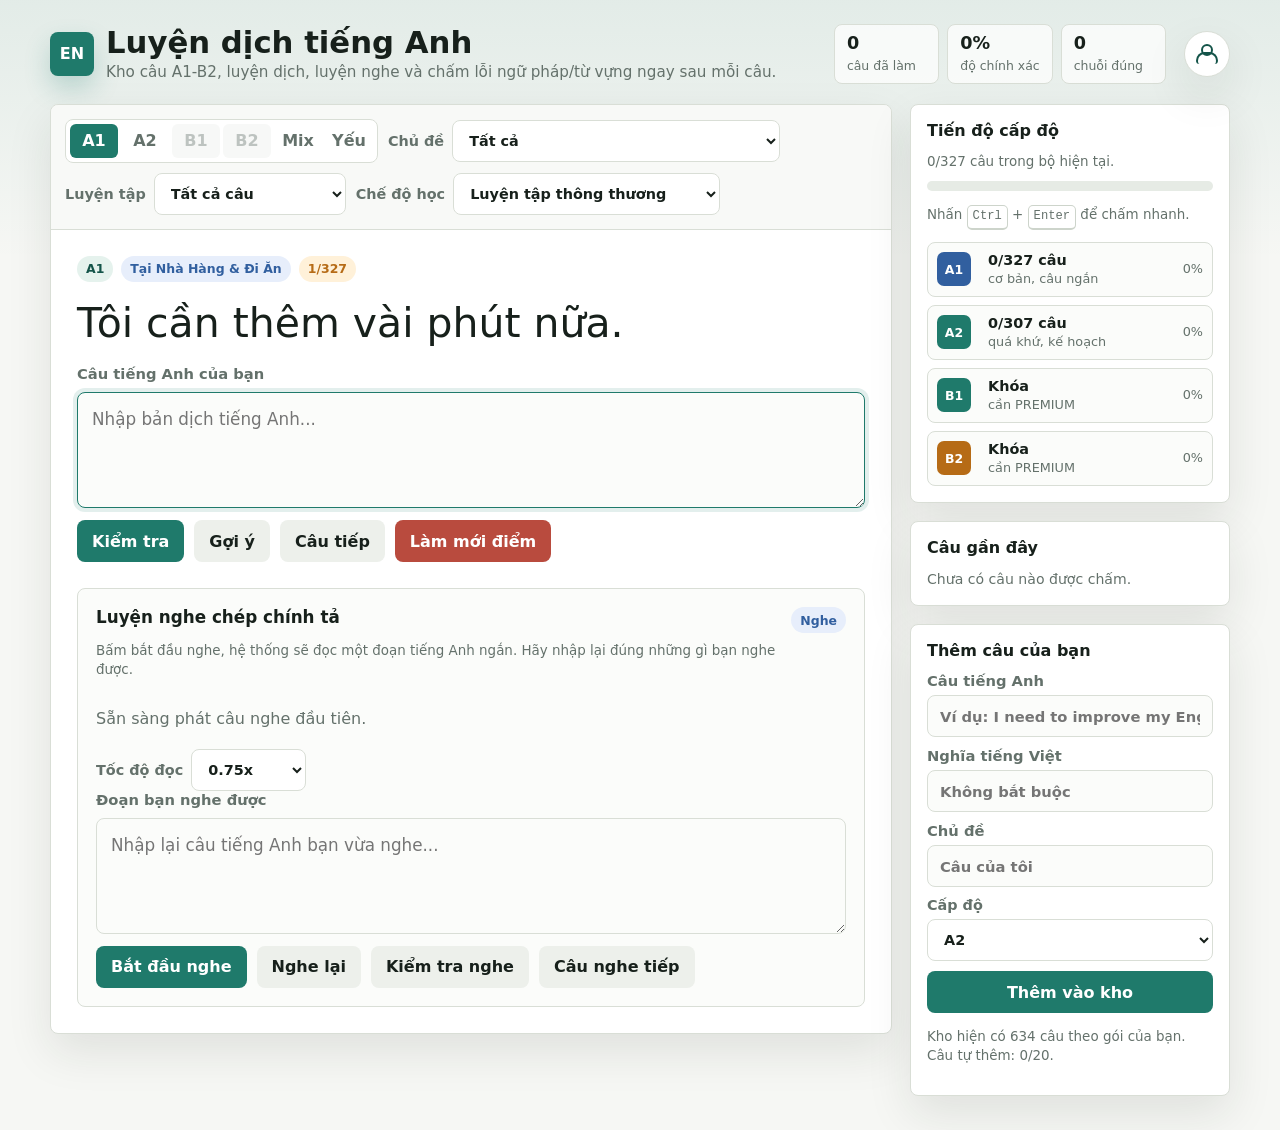
==== commit b856c5b1: "Sửa một số lỗi hiển thị tiếng Việt" ====
--- a/index.html
+++ b/index.html
@@ -134,15 +134,15 @@
               </select>
             </label>
             <label class="select-wrap">
-              Che do hoc
-              <select id="studyModeSelect" aria-label="Chon che do hoc">
+              Chế độ học
+              <select id="studyModeSelect" aria-label="Chọn chế độ học">
                 <option value="normal">Luyện tập thông thương</option>
                 <option value="vocabulary">Học từ vựng</option>
                 <option value="grammar">Học ngữ pháp</option>
               </select>
             </label>
             <label class="select-wrap study-filter" id="vocabularyFilterWrap">
-              Tu vung
+              Từ vựng
               <input
                 id="vocabularyInput"
                 type="text"
@@ -152,9 +152,9 @@
               />
             </label>
             <label class="select-wrap study-filter" id="grammarFilterWrap">
-              Ngu phap
-              <select id="grammarSelect" aria-label="Chon ngu phap">
-                <option value="all">Tat ca ngu phap</option>
+              Ngữ pháp
+              <select id="grammarSelect" aria-label="Chọn ngữ pháp">
+                <option value="all">Tất cả ngữ pháp</option>
               </select>
             </label>
             <span class="filter-status" id="studyFilterStatus"></span>
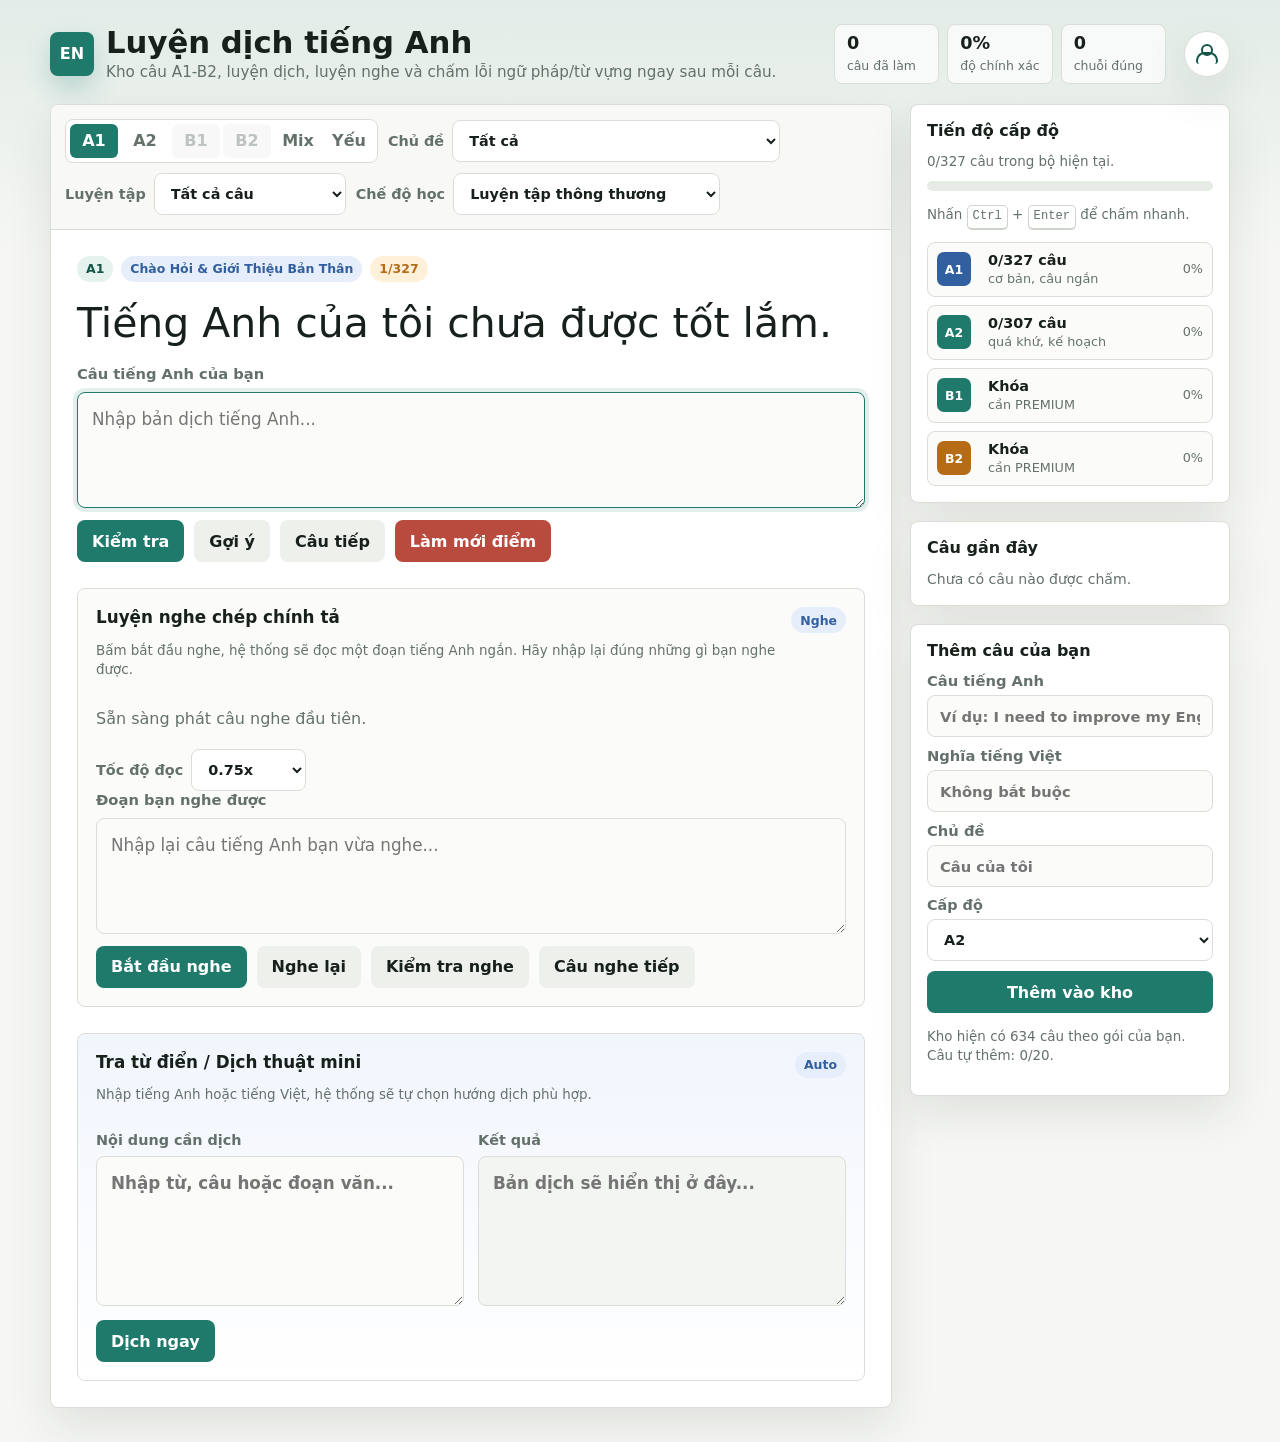
==== commit 926805fe: "Thêm chức năng dịch thuật" ====
--- a/index.html
+++ b/index.html
@@ -257,6 +257,41 @@
               aria-live="polite"
             ></section>
           </section>
+
+          <section class="translator-mini" aria-labelledby="translatorTitle">
+            <div class="translator-head">
+              <div>
+                <h2 id="translatorTitle">Tra từ điển / Dịch thuật mini</h2>
+                <p class="mini">
+                  Nhập tiếng Anh hoặc tiếng Việt, hệ thống sẽ tự chọn hướng dịch phù hợp.
+                </p>
+              </div>
+              <span class="pill blue" id="translatorDirection">Auto</span>
+            </div>
+            <div class="translator-grid">
+              <label class="translator-field">
+                Nội dung cần dịch
+                <textarea
+                  id="translatorInput"
+                  autocomplete="off"
+                  spellcheck="false"
+                  placeholder="Nhập từ, câu hoặc đoạn văn..."
+                ></textarea>
+              </label>
+              <label class="translator-field">
+                Kết quả
+                <textarea
+                  id="translatorOutput"
+                  readonly
+                  placeholder="Bản dịch sẽ hiển thị ở đây..."
+                ></textarea>
+              </label>
+            </div>
+            <div class="translator-actions">
+              <button class="btn" type="button" id="translateBtn">Dịch ngay</button>
+              <span class="mini" id="translatorStatus" aria-live="polite"></span>
+            </div>
+          </section>
         </section>
 
         <aside>
--- a/assets/css/styles.css
+++ b/assets/css/styles.css
@@ -708,6 +708,60 @@
       margin-top: 12px;
     }
 
+    .translator-mini {
+      margin: 0 26px 26px;
+      padding: 18px;
+      border: 1px solid var(--line);
+      border-radius: 8px;
+      background: linear-gradient(180deg, rgba(231, 238, 251, 0.58), rgba(255, 255, 255, 0.92));
+    }
+
+    .translator-head {
+      display: flex;
+      align-items: flex-start;
+      justify-content: space-between;
+      gap: 12px;
+      margin-bottom: 14px;
+    }
+
+    .translator-head h2 {
+      margin: 0 0 6px;
+      font-size: 1.05rem;
+      letter-spacing: 0;
+    }
+
+    .translator-grid {
+      display: grid;
+      grid-template-columns: repeat(2, minmax(0, 1fr));
+      gap: 14px;
+    }
+
+    .translator-field {
+      display: grid;
+      gap: 8px;
+      color: var(--muted);
+      font-size: 0.9rem;
+      font-weight: 700;
+    }
+
+    .translator-field textarea {
+      min-height: 150px;
+      background: #fbfcfa;
+    }
+
+    .translator-field textarea[readonly] {
+      color: var(--ink);
+      background: #f2f5f1;
+    }
+
+    .translator-actions {
+      display: flex;
+      align-items: center;
+      flex-wrap: wrap;
+      gap: 12px;
+      margin-top: 14px;
+    }
+
     @media (max-width: 860px) {
       .layout {
         grid-template-columns: 1fr;
@@ -735,6 +789,14 @@
 
       .listening-lab {
         margin: 0 20px 20px;
+      }
+
+      .translator-mini {
+        margin: 0 20px 20px;
+      }
+
+      .translator-grid {
+        grid-template-columns: 1fr;
       }
     }
 
@@ -794,4 +856,9 @@
       .listening-actions {
         display: grid;
       }
-    }
+
+      .translator-head,
+      .translator-actions {
+        display: grid;
+      }
+    }
